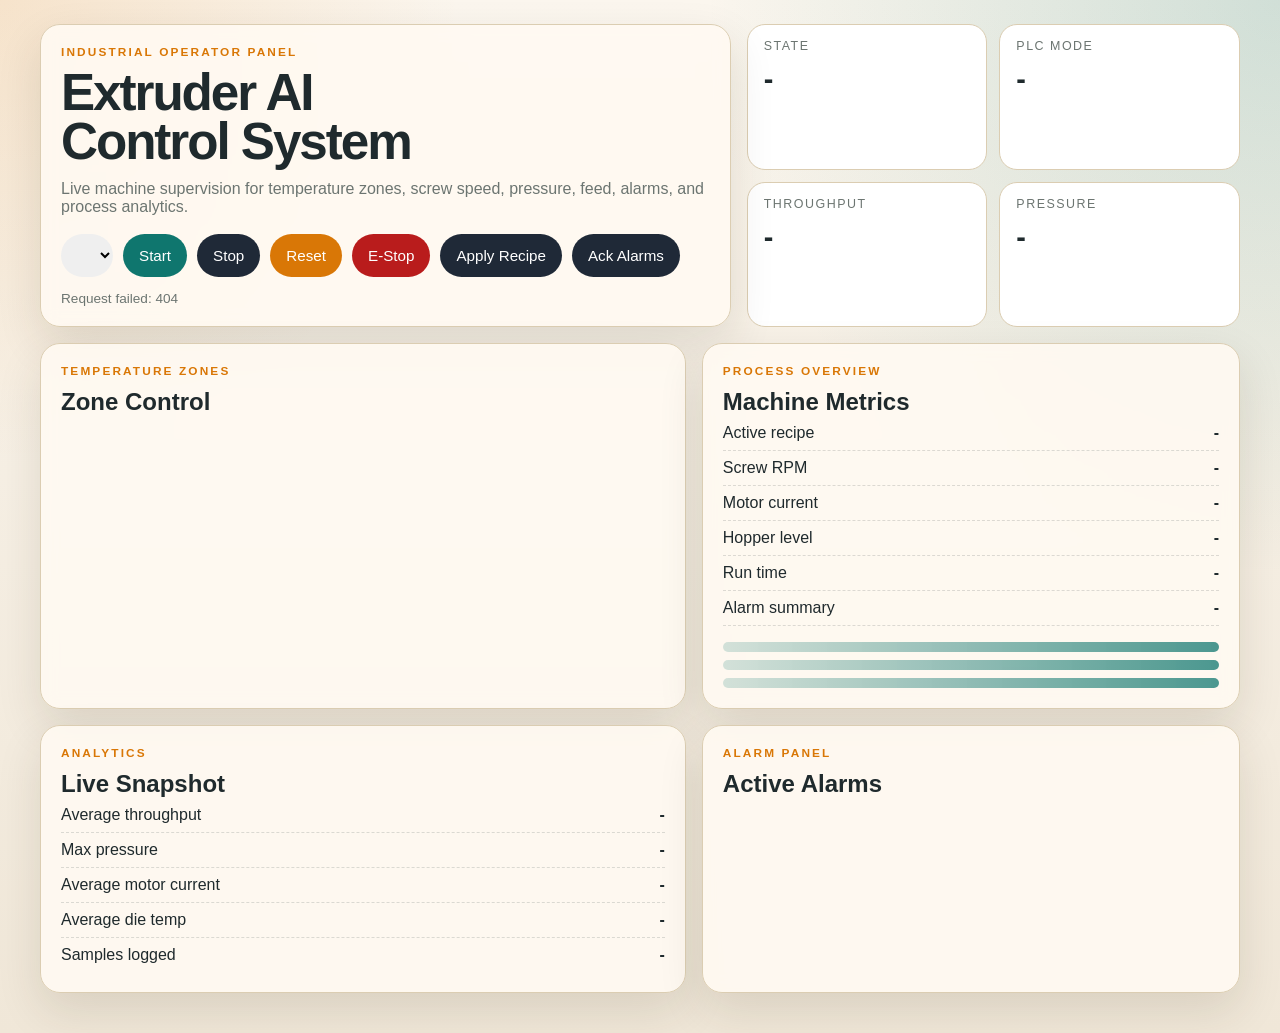
==== extruder_app/static/index.html @ d0498a0a "Add extruder control application MVP" ====
<!DOCTYPE html>
<html lang="en">
<head>
  <meta charset="UTF-8">
  <meta name="viewport" content="width=device-width, initial-scale=1.0">
  <title>Extruder AI Control System</title>
  <style>
    :root {
      --bg: #f4efe5;
      --panel: #fffaf2;
      --ink: #1f2a2d;
      --muted: #6c7571;
      --brand: #0f766e;
      --accent: #d97706;
      --danger: #b91c1c;
      --line: #dbcdb2;
      --shadow: 0 18px 45px rgba(53, 39, 20, 0.12);
    }
    * { box-sizing: border-box; }
    body {
      margin: 0;
      font-family: "Segoe UI", "Trebuchet MS", sans-serif;
      color: var(--ink);
      background:
        radial-gradient(circle at top left, rgba(217, 119, 6, 0.15), transparent 28%),
        radial-gradient(circle at top right, rgba(15, 118, 110, 0.18), transparent 35%),
        linear-gradient(180deg, #fbf6ee 0%, #f0e7d8 100%);
      min-height: 100vh;
    }
    .shell {
      width: min(1200px, calc(100vw - 32px));
      margin: 24px auto 40px;
    }
    .hero, .grid {
      display: grid;
      gap: 16px;
      margin-bottom: 16px;
    }
    .hero { grid-template-columns: 1.4fr 1fr; }
    .grid { grid-template-columns: 1.2fr 1fr; }
    .panel {
      background: rgba(255, 250, 242, 0.9);
      border: 1px solid var(--line);
      border-radius: 20px;
      padding: 20px;
      box-shadow: var(--shadow);
      backdrop-filter: blur(8px);
    }
    h1, h2, p { margin: 0; }
    h1 {
      font-size: clamp(2rem, 4vw, 3.4rem);
      line-height: 0.95;
      letter-spacing: -0.04em;
      margin-bottom: 14px;
    }
    .eyebrow {
      text-transform: uppercase;
      letter-spacing: 0.18em;
      font-size: 0.74rem;
      color: var(--accent);
      margin-bottom: 10px;
      font-weight: 700;
    }
    .muted { color: var(--muted); }
    .controls {
      display: flex;
      flex-wrap: wrap;
      gap: 10px;
      margin-top: 18px;
    }
    button, select {
      border: none;
      border-radius: 999px;
      padding: 12px 16px;
      font-size: 0.95rem;
    }
    button {
      cursor: pointer;
      color: white;
      background: var(--brand);
    }
    button.secondary { background: #1f2937; }
    button.warn { background: var(--accent); }
    button.danger { background: var(--danger); }
    .headline-metrics {
      display: grid;
      grid-template-columns: repeat(2, 1fr);
      gap: 12px;
    }
    .metric, .zone, .alarm {
      background: white;
      border: 1px solid var(--line);
      border-radius: 18px;
      padding: 14px 16px;
    }
    .metric .label {
      font-size: 0.78rem;
      text-transform: uppercase;
      letter-spacing: 0.12em;
      color: var(--muted);
      margin-bottom: 10px;
    }
    .metric .value {
      font-size: 1.8rem;
      font-weight: 700;
    }
    .zone-grid {
      display: grid;
      grid-template-columns: repeat(auto-fit, minmax(140px, 1fr));
      gap: 12px;
      margin-top: 14px;
    }
    .zone .temp {
      font-size: 1.6rem;
      font-weight: 700;
      margin: 8px 0;
    }
    .row {
      display: flex;
      justify-content: space-between;
      gap: 10px;
      padding: 8px 0;
      border-bottom: 1px dashed rgba(108, 117, 113, 0.24);
    }
    .row:last-child { border-bottom: none; }
    .alarm-list {
      display: grid;
      gap: 10px;
      margin-top: 14px;
      max-height: 340px;
      overflow: auto;
    }
    .alarm { border-left: 6px solid var(--accent); }
    .alarm.CRITICAL, .alarm.FAULT { border-left-color: var(--danger); }
    .trend {
      display: grid;
      gap: 8px;
      margin-top: 16px;
    }
    .spark {
      height: 10px;
      border-radius: 999px;
      background: linear-gradient(90deg, rgba(15,118,110,0.18), rgba(15,118,110,0.75));
    }
    .footer-note {
      font-size: 0.85rem;
      color: var(--muted);
      margin-top: 14px;
    }
    @media (max-width: 900px) {
      .hero, .grid { grid-template-columns: 1fr; }
    }
  </style>
</head>
<body>
  <div class="shell">
    <section class="hero">
      <div class="panel">
        <div class="eyebrow">Industrial Operator Panel</div>
        <h1>Extruder AI<br>Control System</h1>
        <p class="muted">Live machine supervision for temperature zones, screw speed, pressure, feed, alarms, and process analytics.</p>
        <div class="controls">
          <select id="recipeSelect"></select>
          <button onclick="sendCommand('/api/commands/start')">Start</button>
          <button class="secondary" onclick="sendCommand('/api/commands/stop')">Stop</button>
          <button class="warn" onclick="sendCommand('/api/commands/reset')">Reset</button>
          <button class="danger" onclick="sendCommand('/api/commands/emergency-stop')">E-Stop</button>
          <button class="secondary" onclick="applyRecipe()">Apply Recipe</button>
          <button class="secondary" onclick="sendCommand('/api/commands/acknowledge-alarms')">Ack Alarms</button>
        </div>
        <div class="footer-note" id="commandStatus">Waiting for machine data...</div>
      </div>
      <div class="headline-metrics">
        <div class="metric"><div class="label">State</div><div class="value" id="stateValue">-</div></div>
        <div class="metric"><div class="label">PLC Mode</div><div class="value" id="plcModeValue">-</div></div>
        <div class="metric"><div class="label">Throughput</div><div class="value" id="throughputValue">-</div></div>
        <div class="metric"><div class="label">Pressure</div><div class="value" id="pressureValue">-</div></div>
      </div>
    </section>

    <section class="grid">
      <div class="panel">
        <div class="eyebrow">Temperature Zones</div>
        <h2>Zone Control</h2>
        <div class="zone-grid" id="zoneGrid"></div>
      </div>
      <div class="panel">
        <div class="eyebrow">Process Overview</div>
        <h2>Machine Metrics</h2>
        <div class="row"><span>Active recipe</span><strong id="recipeName">-</strong></div>
        <div class="row"><span>Screw RPM</span><strong id="rpmValue">-</strong></div>
        <div class="row"><span>Motor current</span><strong id="motorCurrentValue">-</strong></div>
        <div class="row"><span>Hopper level</span><strong id="hopperValue">-</strong></div>
        <div class="row"><span>Run time</span><strong id="runtimeValue">-</strong></div>
        <div class="row"><span>Alarm summary</span><strong id="alarmSummaryValue">-</strong></div>
        <div class="trend">
          <div class="spark" id="throughputBar"></div>
          <div class="spark" id="pressureBar"></div>
          <div class="spark" id="hopperBar"></div>
        </div>
      </div>
    </section>

    <section class="grid">
      <div class="panel">
        <div class="eyebrow">Analytics</div>
        <h2>Live Snapshot</h2>
        <div class="row"><span>Average throughput</span><strong id="avgThroughput">-</strong></div>
        <div class="row"><span>Max pressure</span><strong id="maxPressure">-</strong></div>
        <div class="row"><span>Average motor current</span><strong id="avgCurrent">-</strong></div>
        <div class="row"><span>Average die temp</span><strong id="avgDieTemp">-</strong></div>
        <div class="row"><span>Samples logged</span><strong id="sampleCount">-</strong></div>
      </div>
      <div class="panel">
        <div class="eyebrow">Alarm Panel</div>
        <h2>Active Alarms</h2>
        <div class="alarm-list" id="alarmList"></div>
      </div>
    </section>
  </div>

  <script>
    let recipes = [];

    async function fetchJson(url, options) {
      const response = await fetch(url, options);
      if (!response.ok) throw new Error(`Request failed: ${response.status}`);
      return response.json();
    }

    async function loadRecipes() {
      recipes = await fetchJson('/api/recipes');
      const select = document.getElementById('recipeSelect');
      select.innerHTML = recipes.map(recipe =>
        `<option value="${recipe.recipe_id}">${recipe.name}</option>`
      ).join('');
    }

    async function applyRecipe() {
      const recipeId = document.getElementById('recipeSelect').value;
      const recipe = recipes.find(item => item.recipe_id === recipeId);
      if (!recipe) return;
      await fetchJson('/api/recipes/active', {
        method: 'PUT',
        headers: {'Content-Type': 'application/json'},
        body: JSON.stringify({recipe_id: recipe.recipe_id})
      });
      setStatus(`Applied recipe: ${recipe.name}`);
      await refresh();
    }

    async function sendCommand(url) {
      const result = await fetchJson(url, {method: 'POST'});
      setStatus(result.message);
      await refresh();
    }

    function setStatus(message) {
      document.getElementById('commandStatus').textContent = message;
    }

    function updateBar(id, value, max) {
      const pct = Math.max(6, Math.min(100, (value / max) * 100));
      document.getElementById(id).style.width = `${pct}%`;
    }

    function renderZones(status) {
      const zones = status.heater.zones || [];
      const zoneHtml = zones.map(zone => `
        <div class="zone">
          <div class="muted">Zone ${zone.zone}</div>
          <div class="temp">${zone.temperature_c.toFixed(1)}°C</div>
          <div class="row"><span>SP</span><strong>${zone.setpoint_c.toFixed(0)}°C</strong></div>
          <div class="row"><span>Heater</span><strong>${zone.heater_output_pct.toFixed(1)}%</strong></div>
        </div>
      `).join('') + `
        <div class="zone">
          <div class="muted">Die</div>
          <div class="temp">${status.die.temperature_c.toFixed(1)}°C</div>
          <div class="row"><span>SP</span><strong>${status.die.setpoint_c.toFixed(0)}°C</strong></div>
          <div class="row"><span>Pressure</span><strong>${status.die.melt_pressure_bar.toFixed(1)} bar</strong></div>
        </div>
      `;
      document.getElementById('zoneGrid').innerHTML = zoneHtml;
    }

    function renderAlarms(alarms) {
      const container = document.getElementById('alarmList');
      if (!alarms.length) {
        container.innerHTML = '<div class="alarm"><strong>No active alarms</strong><div class="muted">System is currently clear.</div></div>';
        return;
      }
      container.innerHTML = alarms.map(alarm => `
        <div class="alarm ${alarm.severity}">
          <strong>${alarm.code}</strong>
          <div>${alarm.message}</div>
          <div class="muted">${alarm.severity} • ${alarm.acknowledged ? 'ACK' : 'NEW'}</div>
        </div>
      `).join('');
    }

    async function refresh() {
      const [status, alarms, analytics] = await Promise.all([
        fetchJson('/api/status'),
        fetchJson('/api/alarms'),
        fetchJson('/api/analytics/summary')
      ]);

      document.getElementById('stateValue').textContent = status.state;
      document.getElementById('plcModeValue').textContent = status.plc_mode;
      document.getElementById('throughputValue').textContent = `${status.die.throughput_kg_h.toFixed(1)} kg/h`;
      document.getElementById('pressureValue').textContent = `${status.die.melt_pressure_bar.toFixed(1)} bar`;
      document.getElementById('recipeName').textContent = status.active_recipe.name;
      document.getElementById('rpmValue').textContent = `${status.motor.actual_rpm.toFixed(1)} rpm`;
      document.getElementById('motorCurrentValue').textContent = `${status.motor.current_a.toFixed(1)} A`;
      document.getElementById('hopperValue').textContent = `${status.feeder.hopper_level_pct.toFixed(1)} %`;
      document.getElementById('runtimeValue').textContent = `${status.run_time_s.toFixed(1)} s`;
      document.getElementById('alarmSummaryValue').textContent = status.alarms;
      document.getElementById('avgThroughput').textContent = `${analytics.avg_throughput_kg_h.toFixed(1)} kg/h`;
      document.getElementById('maxPressure').textContent = `${analytics.max_pressure_bar.toFixed(1)} bar`;
      document.getElementById('avgCurrent').textContent = `${analytics.avg_motor_current_a.toFixed(1)} A`;
      document.getElementById('avgDieTemp').textContent = `${analytics.avg_die_temp_c.toFixed(1)} °C`;
      document.getElementById('sampleCount').textContent = analytics.total_samples;

      updateBar('throughputBar', status.die.throughput_kg_h, 100);
      updateBar('pressureBar', status.die.melt_pressure_bar, 350);
      updateBar('hopperBar', status.feeder.hopper_level_pct, 100);
      renderZones(status);
      renderAlarms(alarms);
    }

    async function boot() {
      await loadRecipes();
      await refresh();
      setInterval(refresh, 1000);
    }

    boot().catch(error => setStatus(error.message));
  </script>
</body>
</html>
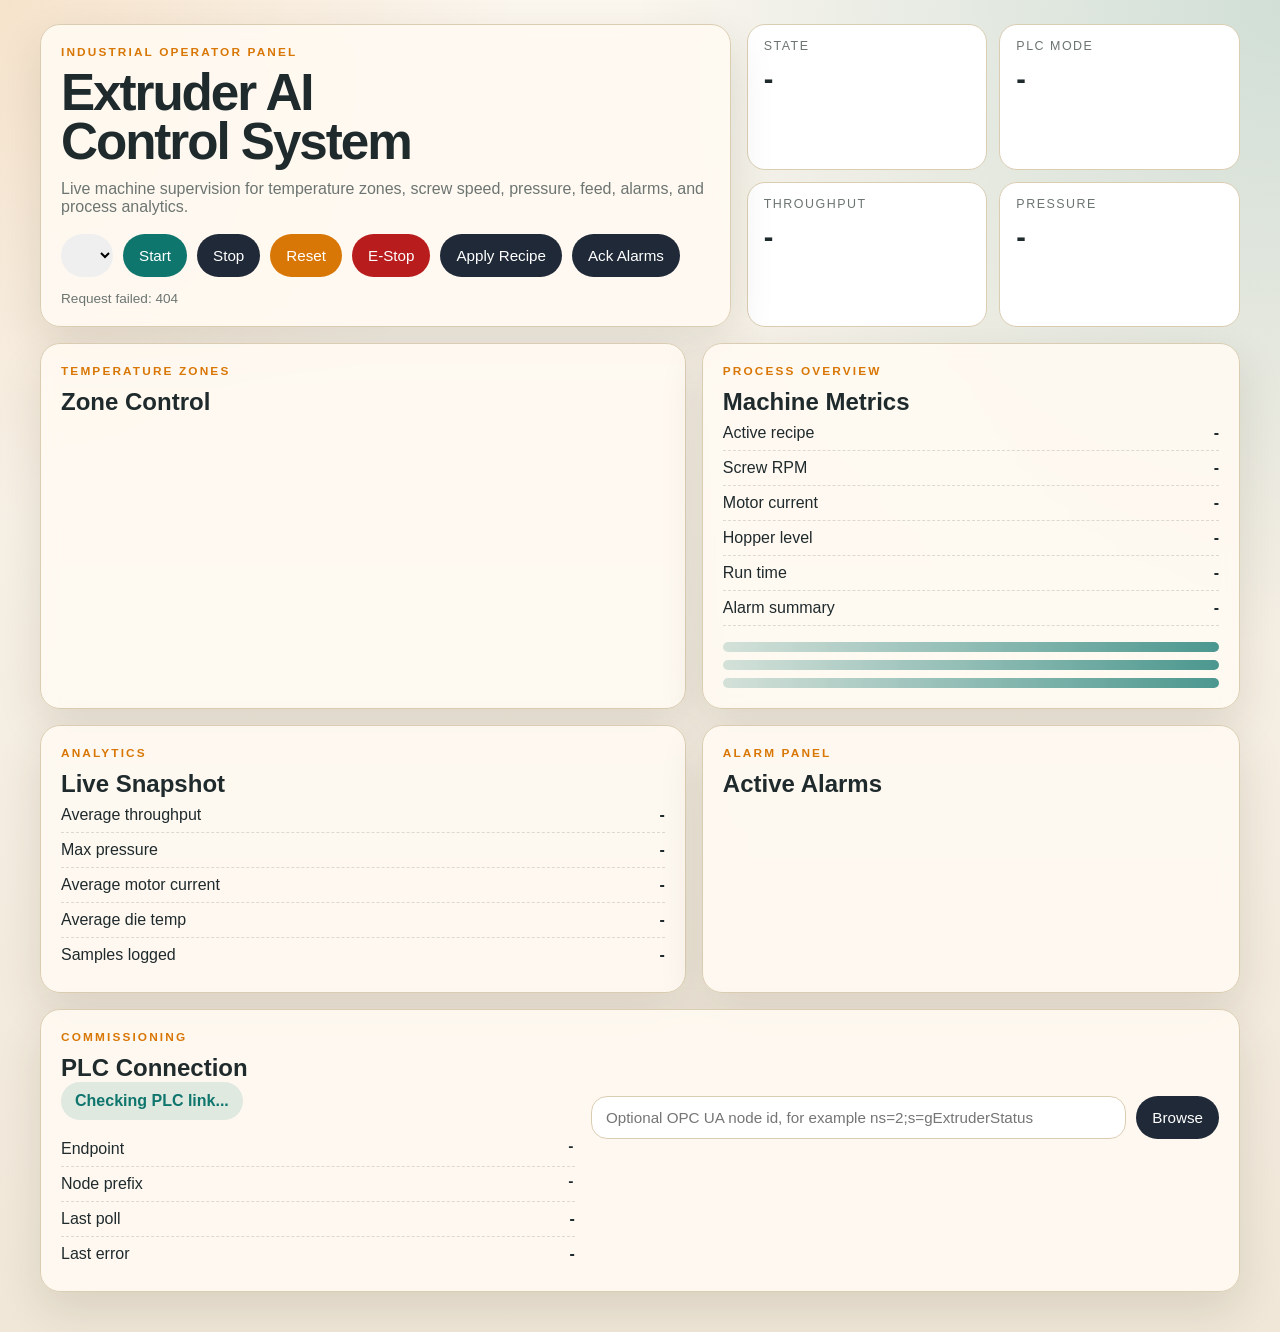
==== commit a611e45f: "Add OPC UA commissioning diagnostics" ====
--- a/extruder_app/static/index.html
+++ b/extruder_app/static/index.html
@@ -38,6 +38,7 @@
     }
     .hero { grid-template-columns: 1.4fr 1fr; }
     .grid { grid-template-columns: 1.2fr 1fr; }
+    .full { display: grid; gap: 16px; margin-bottom: 16px; }
     .panel {
       background: rgba(255, 250, 242, 0.9);
       border: 1px solid var(--line);
@@ -74,6 +75,15 @@
       padding: 12px 16px;
       font-size: 0.95rem;
     }
+    input {
+      width: 100%;
+      border: 1px solid var(--line);
+      border-radius: 16px;
+      padding: 12px 14px;
+      font-size: 0.95rem;
+      background: white;
+      color: var(--ink);
+    }
     button {
       cursor: pointer;
       color: white;
@@ -147,8 +157,54 @@
       color: var(--muted);
       margin-top: 14px;
     }
+    .commission-grid {
+      display: grid;
+      grid-template-columns: 0.9fr 1.1fr;
+      gap: 16px;
+      align-items: start;
+    }
+    .status-chip {
+      display: inline-flex;
+      align-items: center;
+      gap: 8px;
+      border-radius: 999px;
+      padding: 10px 14px;
+      background: rgba(15, 118, 110, 0.12);
+      color: var(--brand);
+      font-weight: 700;
+      margin-bottom: 12px;
+    }
+    .status-chip.offline {
+      background: rgba(185, 28, 28, 0.12);
+      color: var(--danger);
+    }
+    .browse-controls {
+      display: grid;
+      grid-template-columns: 1fr auto;
+      gap: 10px;
+      margin-top: 14px;
+      margin-bottom: 14px;
+    }
+    .browse-list {
+      display: grid;
+      gap: 10px;
+      max-height: 280px;
+      overflow: auto;
+    }
+    .browse-item {
+      background: white;
+      border: 1px solid var(--line);
+      border-radius: 18px;
+      padding: 14px 16px;
+    }
+    .mono {
+      font-family: "Consolas", "SFMono-Regular", monospace;
+      font-size: 0.86rem;
+      overflow-wrap: anywhere;
+    }
     @media (max-width: 900px) {
       .hero, .grid { grid-template-columns: 1fr; }
+      .commission-grid { grid-template-columns: 1fr; }
     }
   </style>
 </head>
@@ -217,6 +273,29 @@
         <div class="alarm-list" id="alarmList"></div>
       </div>
     </section>
+
+    <section class="full">
+      <div class="panel">
+        <div class="eyebrow">Commissioning</div>
+        <h2>PLC Connection</h2>
+        <div class="commission-grid">
+          <div>
+            <div class="status-chip" id="connectionChip">Checking PLC link...</div>
+            <div class="row"><span>Endpoint</span><strong class="mono" id="connectionEndpoint">-</strong></div>
+            <div class="row"><span>Node prefix</span><strong class="mono" id="connectionPrefix">-</strong></div>
+            <div class="row"><span>Last poll</span><strong id="connectionPoll">-</strong></div>
+            <div class="row"><span>Last error</span><strong id="connectionError">-</strong></div>
+          </div>
+          <div>
+            <div class="browse-controls">
+              <input id="browseNodeId" placeholder="Optional OPC UA node id, for example ns=2;s=gExtruderStatus">
+              <button class="secondary" onclick="refreshBrowse()">Browse</button>
+            </div>
+            <div class="browse-list" id="browseList"></div>
+          </div>
+        </div>
+      </div>
+    </section>
   </div>
 
   <script>
@@ -299,11 +378,46 @@
       `).join('');
     }
 
+    function renderConnection(connection) {
+      const chip = document.getElementById('connectionChip');
+      const isOnline = Boolean(connection.connected);
+      chip.textContent = isOnline ? 'PLC reachable' : 'PLC disconnected';
+      chip.className = isOnline ? 'status-chip' : 'status-chip offline';
+      document.getElementById('connectionEndpoint').textContent = connection.endpoint || 'Not configured';
+      document.getElementById('connectionPrefix').textContent = connection.node_prefix || 'n/a';
+      document.getElementById('connectionPoll').textContent = connection.last_poll_succeeded ? 'Successful' : 'No successful poll yet';
+      document.getElementById('connectionError').textContent = connection.last_error || 'No adapter error';
+    }
+
+    function renderBrowse(items) {
+      const container = document.getElementById('browseList');
+      if (!items.length) {
+        container.innerHTML = '<div class="browse-item"><strong>No child nodes returned</strong><div class="muted">Check the node id or verify the PLC symbol is exposed through OPC UA.</div></div>';
+        return;
+      }
+      container.innerHTML = items.map(item => `
+        <div class="browse-item">
+          <strong>${item.display_name || item.browse_name}</strong>
+          <div class="muted">${item.node_class}</div>
+          <div class="mono">${item.node_id}</div>
+        </div>
+      `).join('');
+    }
+
+    async function refreshBrowse() {
+      const nodeId = document.getElementById('browseNodeId').value.trim();
+      const url = nodeId ? `/api/connection/browse?node_id=${encodeURIComponent(nodeId)}` : '/api/connection/browse';
+      const items = await fetchJson(url);
+      renderBrowse(items);
+      setStatus(nodeId ? `Browsed node: ${nodeId}` : 'Browsed default PLC node');
+    }
+
     async function refresh() {
-      const [status, alarms, analytics] = await Promise.all([
+      const [status, alarms, analytics, connection] = await Promise.all([
         fetchJson('/api/status'),
         fetchJson('/api/alarms'),
-        fetchJson('/api/analytics/summary')
+        fetchJson('/api/analytics/summary'),
+        fetchJson('/api/connection')
       ]);
 
       document.getElementById('stateValue').textContent = status.state;
@@ -327,11 +441,13 @@
       updateBar('hopperBar', status.feeder.hopper_level_pct, 100);
       renderZones(status);
       renderAlarms(alarms);
+      renderConnection(connection);
     }
 
     async function boot() {
       await loadRecipes();
       await refresh();
+      await refreshBrowse();
       setInterval(refresh, 1000);
     }
 
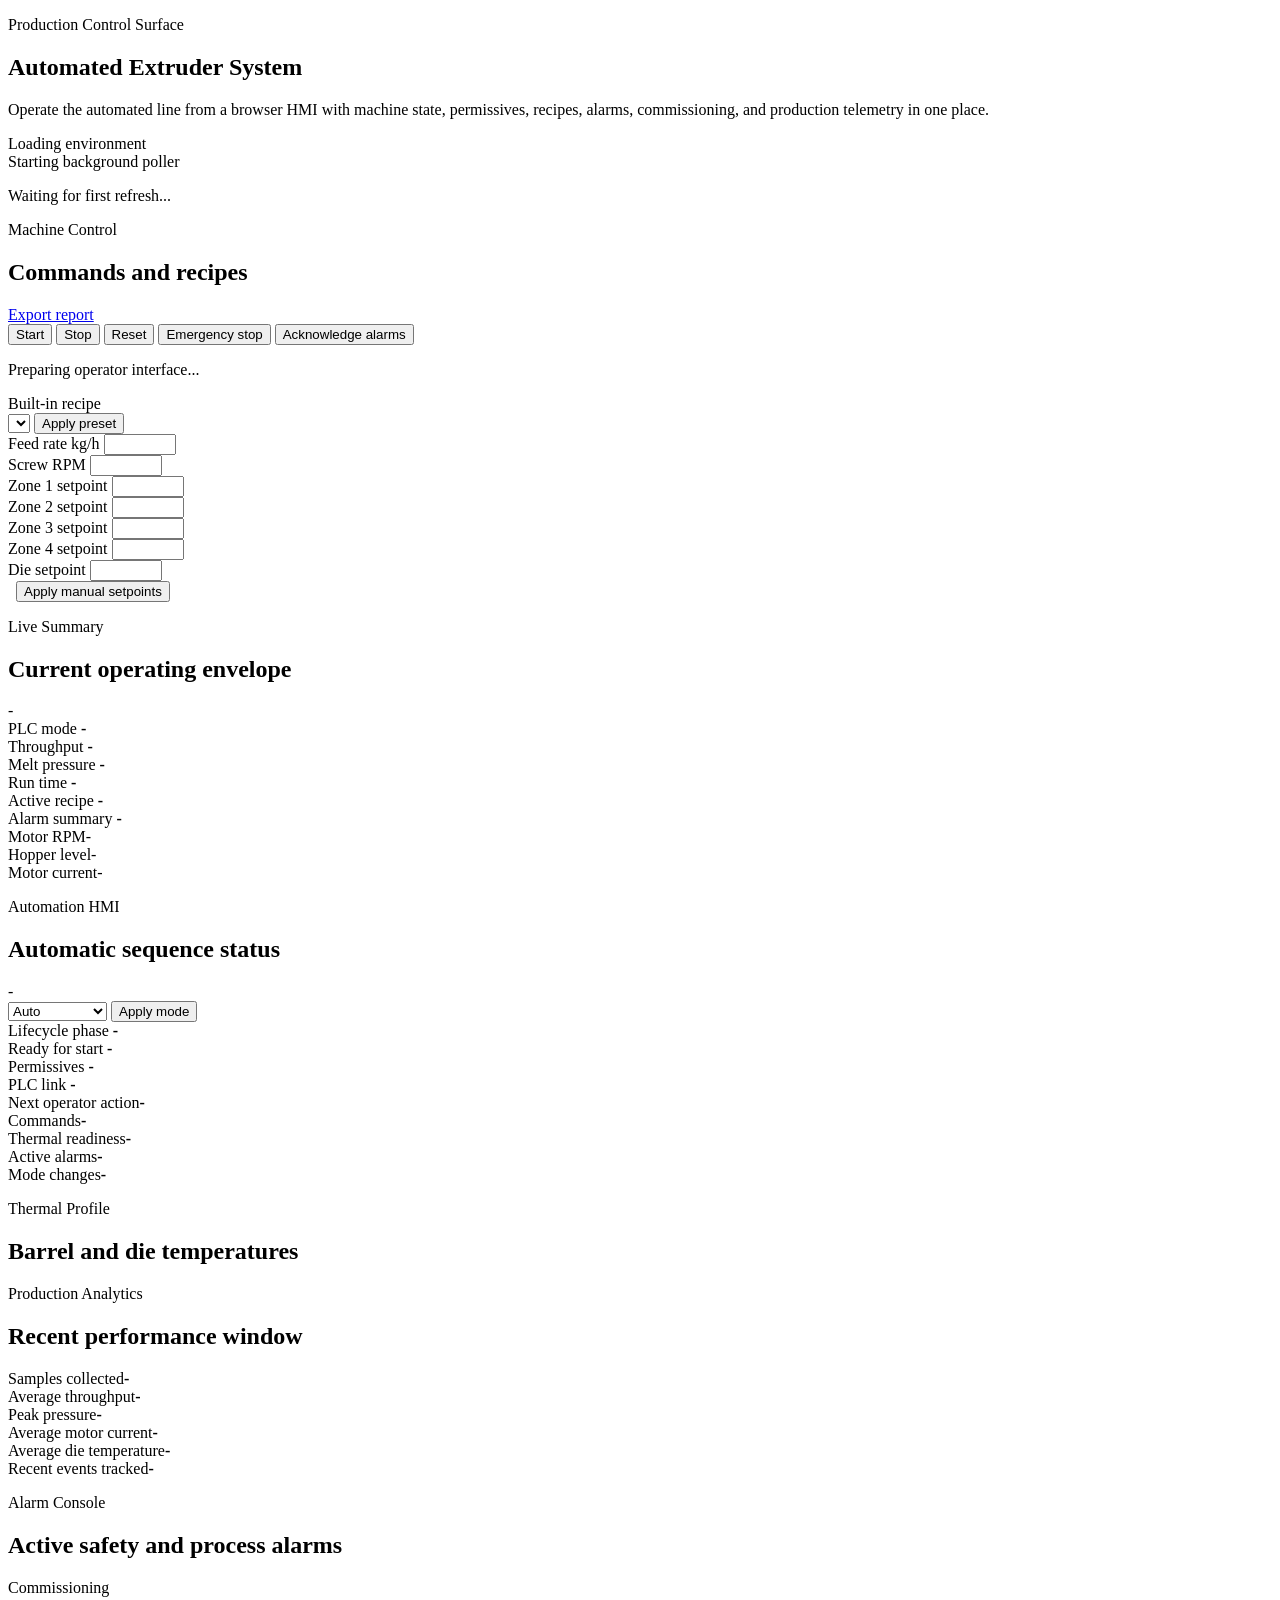
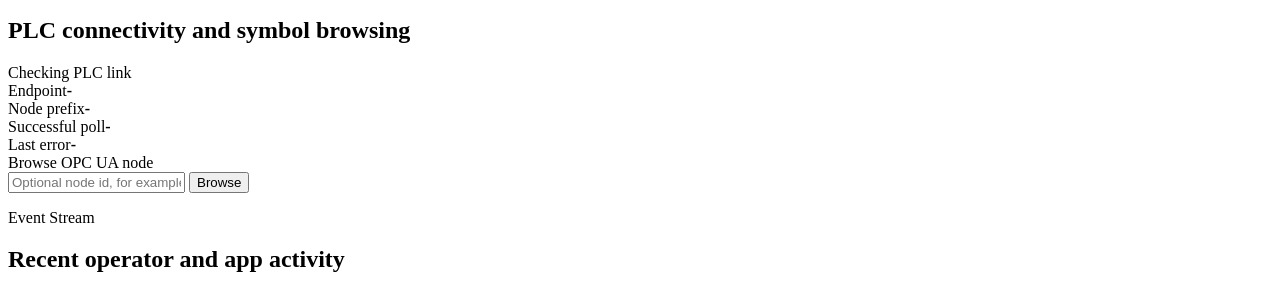
==== commit 4272f12b: "Add automation workflow and production config updates" ====
--- a/extruder_app/static/index.html
+++ b/extruder_app/static/index.html
@@ -3,455 +3,260 @@
 <head>
   <meta charset="UTF-8">
   <meta name="viewport" content="width=device-width, initial-scale=1.0">
-  <title>Extruder AI Control System</title>
-  <style>
-    :root {
-      --bg: #f4efe5;
-      --panel: #fffaf2;
-      --ink: #1f2a2d;
-      --muted: #6c7571;
-      --brand: #0f766e;
-      --accent: #d97706;
-      --danger: #b91c1c;
-      --line: #dbcdb2;
-      --shadow: 0 18px 45px rgba(53, 39, 20, 0.12);
-    }
-    * { box-sizing: border-box; }
-    body {
-      margin: 0;
-      font-family: "Segoe UI", "Trebuchet MS", sans-serif;
-      color: var(--ink);
-      background:
-        radial-gradient(circle at top left, rgba(217, 119, 6, 0.15), transparent 28%),
-        radial-gradient(circle at top right, rgba(15, 118, 110, 0.18), transparent 35%),
-        linear-gradient(180deg, #fbf6ee 0%, #f0e7d8 100%);
-      min-height: 100vh;
-    }
-    .shell {
-      width: min(1200px, calc(100vw - 32px));
-      margin: 24px auto 40px;
-    }
-    .hero, .grid {
-      display: grid;
-      gap: 16px;
-      margin-bottom: 16px;
-    }
-    .hero { grid-template-columns: 1.4fr 1fr; }
-    .grid { grid-template-columns: 1.2fr 1fr; }
-    .full { display: grid; gap: 16px; margin-bottom: 16px; }
-    .panel {
-      background: rgba(255, 250, 242, 0.9);
-      border: 1px solid var(--line);
-      border-radius: 20px;
-      padding: 20px;
-      box-shadow: var(--shadow);
-      backdrop-filter: blur(8px);
-    }
-    h1, h2, p { margin: 0; }
-    h1 {
-      font-size: clamp(2rem, 4vw, 3.4rem);
-      line-height: 0.95;
-      letter-spacing: -0.04em;
-      margin-bottom: 14px;
-    }
-    .eyebrow {
-      text-transform: uppercase;
-      letter-spacing: 0.18em;
-      font-size: 0.74rem;
-      color: var(--accent);
-      margin-bottom: 10px;
-      font-weight: 700;
-    }
-    .muted { color: var(--muted); }
-    .controls {
-      display: flex;
-      flex-wrap: wrap;
-      gap: 10px;
-      margin-top: 18px;
-    }
-    button, select {
-      border: none;
-      border-radius: 999px;
-      padding: 12px 16px;
-      font-size: 0.95rem;
-    }
-    input {
-      width: 100%;
-      border: 1px solid var(--line);
-      border-radius: 16px;
-      padding: 12px 14px;
-      font-size: 0.95rem;
-      background: white;
-      color: var(--ink);
-    }
-    button {
-      cursor: pointer;
-      color: white;
-      background: var(--brand);
-    }
-    button.secondary { background: #1f2937; }
-    button.warn { background: var(--accent); }
-    button.danger { background: var(--danger); }
-    .headline-metrics {
-      display: grid;
-      grid-template-columns: repeat(2, 1fr);
-      gap: 12px;
-    }
-    .metric, .zone, .alarm {
-      background: white;
-      border: 1px solid var(--line);
-      border-radius: 18px;
-      padding: 14px 16px;
-    }
-    .metric .label {
-      font-size: 0.78rem;
-      text-transform: uppercase;
-      letter-spacing: 0.12em;
-      color: var(--muted);
-      margin-bottom: 10px;
-    }
-    .metric .value {
-      font-size: 1.8rem;
-      font-weight: 700;
-    }
-    .zone-grid {
-      display: grid;
-      grid-template-columns: repeat(auto-fit, minmax(140px, 1fr));
-      gap: 12px;
-      margin-top: 14px;
-    }
-    .zone .temp {
-      font-size: 1.6rem;
-      font-weight: 700;
-      margin: 8px 0;
-    }
-    .row {
-      display: flex;
-      justify-content: space-between;
-      gap: 10px;
-      padding: 8px 0;
-      border-bottom: 1px dashed rgba(108, 117, 113, 0.24);
-    }
-    .row:last-child { border-bottom: none; }
-    .alarm-list {
-      display: grid;
-      gap: 10px;
-      margin-top: 14px;
-      max-height: 340px;
-      overflow: auto;
-    }
-    .alarm { border-left: 6px solid var(--accent); }
-    .alarm.CRITICAL, .alarm.FAULT { border-left-color: var(--danger); }
-    .trend {
-      display: grid;
-      gap: 8px;
-      margin-top: 16px;
-    }
-    .spark {
-      height: 10px;
-      border-radius: 999px;
-      background: linear-gradient(90deg, rgba(15,118,110,0.18), rgba(15,118,110,0.75));
-    }
-    .footer-note {
-      font-size: 0.85rem;
-      color: var(--muted);
-      margin-top: 14px;
-    }
-    .commission-grid {
-      display: grid;
-      grid-template-columns: 0.9fr 1.1fr;
-      gap: 16px;
-      align-items: start;
-    }
-    .status-chip {
-      display: inline-flex;
-      align-items: center;
-      gap: 8px;
-      border-radius: 999px;
-      padding: 10px 14px;
-      background: rgba(15, 118, 110, 0.12);
-      color: var(--brand);
-      font-weight: 700;
-      margin-bottom: 12px;
-    }
-    .status-chip.offline {
-      background: rgba(185, 28, 28, 0.12);
-      color: var(--danger);
-    }
-    .browse-controls {
-      display: grid;
-      grid-template-columns: 1fr auto;
-      gap: 10px;
-      margin-top: 14px;
-      margin-bottom: 14px;
-    }
-    .browse-list {
-      display: grid;
-      gap: 10px;
-      max-height: 280px;
-      overflow: auto;
-    }
-    .browse-item {
-      background: white;
-      border: 1px solid var(--line);
-      border-radius: 18px;
-      padding: 14px 16px;
-    }
-    .mono {
-      font-family: "Consolas", "SFMono-Regular", monospace;
-      font-size: 0.86rem;
-      overflow-wrap: anywhere;
-    }
-    @media (max-width: 900px) {
-      .hero, .grid { grid-template-columns: 1fr; }
-      .commission-grid { grid-template-columns: 1fr; }
-    }
-  </style>
+  <title>Automated Extruder System</title>
+  <meta name="description" content="Web HMI for an automated industrial extruder system.">
+  <link rel="stylesheet" href="/static/styles.css">
+  <script src="/static/app.js" defer></script>
 </head>
 <body>
-  <div class="shell">
-    <section class="hero">
-      <div class="panel">
-        <div class="eyebrow">Industrial Operator Panel</div>
-        <h1>Extruder AI<br>Control System</h1>
-        <p class="muted">Live machine supervision for temperature zones, screw speed, pressure, feed, alarms, and process analytics.</p>
-        <div class="controls">
-          <select id="recipeSelect"></select>
-          <button onclick="sendCommand('/api/commands/start')">Start</button>
-          <button class="secondary" onclick="sendCommand('/api/commands/stop')">Stop</button>
-          <button class="warn" onclick="sendCommand('/api/commands/reset')">Reset</button>
-          <button class="danger" onclick="sendCommand('/api/commands/emergency-stop')">E-Stop</button>
-          <button class="secondary" onclick="applyRecipe()">Apply Recipe</button>
-          <button class="secondary" onclick="sendCommand('/api/commands/acknowledge-alarms')">Ack Alarms</button>
-        </div>
-        <div class="footer-note" id="commandStatus">Waiting for machine data...</div>
+  <div class="backdrop"></div>
+  <main class="shell">
+    <section class="masthead card">
+      <div>
+        <p class="eyebrow">Production Control Surface</p>
+        <h1 id="appTitle">Automated Extruder System</h1>
+        <p class="lede">Operate the automated line from a browser HMI with machine state, permissives, recipes, alarms, commissioning, and production telemetry in one place.</p>
       </div>
-      <div class="headline-metrics">
-        <div class="metric"><div class="label">State</div><div class="value" id="stateValue">-</div></div>
-        <div class="metric"><div class="label">PLC Mode</div><div class="value" id="plcModeValue">-</div></div>
-        <div class="metric"><div class="label">Throughput</div><div class="value" id="throughputValue">-</div></div>
-        <div class="metric"><div class="label">Pressure</div><div class="value" id="pressureValue">-</div></div>
+      <div class="masthead-status">
+        <div class="status-pill" id="appEnvironment">Loading environment</div>
+        <div class="status-pill neutral" id="runtimeState">Starting background poller</div>
+        <p class="status-note" id="lastRefresh">Waiting for first refresh...</p>
       </div>
     </section>
 
-    <section class="grid">
-      <div class="panel">
-        <div class="eyebrow">Temperature Zones</div>
-        <h2>Zone Control</h2>
+    <section class="top-grid">
+      <article class="card command-card">
+        <div class="section-head">
+          <div>
+            <p class="eyebrow">Machine Control</p>
+            <h2>Commands and recipes</h2>
+          </div>
+          <a class="button ghost" id="reportDownload" href="/api/reports/production.csv" download>Export report</a>
+        </div>
+        <div class="command-row">
+          <button class="button" data-command="/api/commands/start">Start</button>
+          <button class="button dark" data-command="/api/commands/stop">Stop</button>
+          <button class="button amber" data-command="/api/commands/reset">Reset</button>
+          <button class="button red" data-command="/api/commands/emergency-stop">Emergency stop</button>
+          <button class="button dark" data-command="/api/commands/acknowledge-alarms">Acknowledge alarms</button>
+        </div>
+        <p class="status-banner" id="commandStatus">Preparing operator interface...</p>
+
+        <div class="recipe-grid">
+          <div class="field-stack">
+            <label for="recipeSelect">Built-in recipe</label>
+            <div class="inline-field">
+              <select id="recipeSelect"></select>
+              <button class="button dark" id="applyRecipeButton">Apply preset</button>
+            </div>
+          </div>
+
+          <form id="manualRecipeForm" class="manual-form">
+            <div class="field-stack">
+              <label for="feedRateInput">Feed rate kg/h</label>
+              <input id="feedRateInput" name="feed_rate_kg_h" type="number" min="0" max="500" step="0.1" required>
+            </div>
+            <div class="field-stack">
+              <label for="screwRpmInput">Screw RPM</label>
+              <input id="screwRpmInput" name="screw_rpm" type="number" min="0" max="250" step="0.1" required>
+            </div>
+            <div class="field-stack">
+              <label for="zone1Input">Zone 1 setpoint</label>
+              <input id="zone1Input" name="zone1" type="number" min="0" max="450" step="0.1" required>
+            </div>
+            <div class="field-stack">
+              <label for="zone2Input">Zone 2 setpoint</label>
+              <input id="zone2Input" name="zone2" type="number" min="0" max="450" step="0.1" required>
+            </div>
+            <div class="field-stack">
+              <label for="zone3Input">Zone 3 setpoint</label>
+              <input id="zone3Input" name="zone3" type="number" min="0" max="450" step="0.1" required>
+            </div>
+            <div class="field-stack">
+              <label for="zone4Input">Zone 4 setpoint</label>
+              <input id="zone4Input" name="zone4" type="number" min="0" max="450" step="0.1" required>
+            </div>
+            <div class="field-stack">
+              <label for="dieInput">Die setpoint</label>
+              <input id="dieInput" name="die" type="number" min="0" max="450" step="0.1" required>
+            </div>
+            <div class="field-stack action-field">
+              <label>&nbsp;</label>
+              <button class="button" type="submit">Apply manual setpoints</button>
+            </div>
+          </form>
+        </div>
+      </article>
+
+      <article class="card summary-card">
+        <div class="section-head">
+          <div>
+            <p class="eyebrow">Live Summary</p>
+            <h2>Current operating envelope</h2>
+          </div>
+          <div class="state-chip" id="machineState">-</div>
+        </div>
+        <div class="metric-grid">
+          <div class="metric">
+            <span>PLC mode</span>
+            <strong id="plcMode">-</strong>
+          </div>
+          <div class="metric">
+            <span>Throughput</span>
+            <strong id="throughputValue">-</strong>
+          </div>
+          <div class="metric">
+            <span>Melt pressure</span>
+            <strong id="pressureValue">-</strong>
+          </div>
+          <div class="metric">
+            <span>Run time</span>
+            <strong id="runtimeValue">-</strong>
+          </div>
+          <div class="metric">
+            <span>Active recipe</span>
+            <strong id="activeRecipeName">-</strong>
+          </div>
+          <div class="metric">
+            <span>Alarm summary</span>
+            <strong id="alarmSummary">-</strong>
+          </div>
+        </div>
+        <div class="bars">
+          <div>
+            <div class="bar-label"><span>Motor RPM</span><span id="rpmValue">-</span></div>
+            <div class="bar-track"><div class="bar-fill teal" id="rpmBar"></div></div>
+          </div>
+          <div>
+            <div class="bar-label"><span>Hopper level</span><span id="hopperValue">-</span></div>
+            <div class="bar-track"><div class="bar-fill sand" id="hopperBar"></div></div>
+          </div>
+          <div>
+            <div class="bar-label"><span>Motor current</span><span id="motorCurrentValue">-</span></div>
+            <div class="bar-track"><div class="bar-fill rust" id="currentBar"></div></div>
+          </div>
+        </div>
+        <div class="automation-panel">
+          <div class="section-head compact">
+            <div>
+              <p class="eyebrow">Automation HMI</p>
+              <h2>Automatic sequence status</h2>
+            </div>
+            <div class="status-pill neutral" id="automationMode">-</div>
+          </div>
+          <div class="inline-field">
+            <select id="operationModeSelect">
+              <option value="auto">Auto</option>
+              <option value="manual">Manual</option>
+              <option value="maintenance">Maintenance</option>
+            </select>
+            <button class="button dark" id="applyModeButton" type="button">Apply mode</button>
+          </div>
+          <div class="metric-grid compact-grid">
+            <div class="metric">
+              <span>Lifecycle phase</span>
+              <strong id="automationPhase">-</strong>
+            </div>
+            <div class="metric">
+              <span>Ready for start</span>
+              <strong id="automationReady">-</strong>
+            </div>
+            <div class="metric">
+              <span>Permissives</span>
+              <strong id="automationPermissives">-</strong>
+            </div>
+            <div class="metric">
+              <span>PLC link</span>
+              <strong id="automationLink">-</strong>
+            </div>
+          </div>
+          <div class="analytics-list">
+            <div class="data-row"><span>Next operator action</span><strong id="automationNextAction">-</strong></div>
+            <div class="data-row"><span>Commands</span><strong id="automationCommands">-</strong></div>
+            <div class="data-row"><span>Thermal readiness</span><strong id="automationThermal">-</strong></div>
+            <div class="data-row"><span>Active alarms</span><strong id="automationAlarmCount">-</strong></div>
+            <div class="data-row"><span>Mode changes</span><strong id="operationModeChangeState">-</strong></div>
+          </div>
+          <div class="stack-list compact-stack" id="operationModeNotes"></div>
+          <div class="stack-list compact-stack" id="automationNotes"></div>
+        </div>
+      </article>
+    </section>
+
+    <section class="middle-grid">
+      <article class="card">
+        <div class="section-head">
+          <div>
+            <p class="eyebrow">Thermal Profile</p>
+            <h2>Barrel and die temperatures</h2>
+          </div>
+        </div>
         <div class="zone-grid" id="zoneGrid"></div>
-      </div>
-      <div class="panel">
-        <div class="eyebrow">Process Overview</div>
-        <h2>Machine Metrics</h2>
-        <div class="row"><span>Active recipe</span><strong id="recipeName">-</strong></div>
-        <div class="row"><span>Screw RPM</span><strong id="rpmValue">-</strong></div>
-        <div class="row"><span>Motor current</span><strong id="motorCurrentValue">-</strong></div>
-        <div class="row"><span>Hopper level</span><strong id="hopperValue">-</strong></div>
-        <div class="row"><span>Run time</span><strong id="runtimeValue">-</strong></div>
-        <div class="row"><span>Alarm summary</span><strong id="alarmSummaryValue">-</strong></div>
-        <div class="trend">
-          <div class="spark" id="throughputBar"></div>
-          <div class="spark" id="pressureBar"></div>
-          <div class="spark" id="hopperBar"></div>
-        </div>
-      </div>
-    </section>
-
-    <section class="grid">
-      <div class="panel">
-        <div class="eyebrow">Analytics</div>
-        <h2>Live Snapshot</h2>
-        <div class="row"><span>Average throughput</span><strong id="avgThroughput">-</strong></div>
-        <div class="row"><span>Max pressure</span><strong id="maxPressure">-</strong></div>
-        <div class="row"><span>Average motor current</span><strong id="avgCurrent">-</strong></div>
-        <div class="row"><span>Average die temp</span><strong id="avgDieTemp">-</strong></div>
-        <div class="row"><span>Samples logged</span><strong id="sampleCount">-</strong></div>
-      </div>
-      <div class="panel">
-        <div class="eyebrow">Alarm Panel</div>
-        <h2>Active Alarms</h2>
-        <div class="alarm-list" id="alarmList"></div>
-      </div>
-    </section>
-
-    <section class="full">
-      <div class="panel">
-        <div class="eyebrow">Commissioning</div>
-        <h2>PLC Connection</h2>
-        <div class="commission-grid">
-          <div>
-            <div class="status-chip" id="connectionChip">Checking PLC link...</div>
-            <div class="row"><span>Endpoint</span><strong class="mono" id="connectionEndpoint">-</strong></div>
-            <div class="row"><span>Node prefix</span><strong class="mono" id="connectionPrefix">-</strong></div>
-            <div class="row"><span>Last poll</span><strong id="connectionPoll">-</strong></div>
-            <div class="row"><span>Last error</span><strong id="connectionError">-</strong></div>
-          </div>
-          <div>
-            <div class="browse-controls">
-              <input id="browseNodeId" placeholder="Optional OPC UA node id, for example ns=2;s=gExtruderStatus">
-              <button class="secondary" onclick="refreshBrowse()">Browse</button>
-            </div>
-            <div class="browse-list" id="browseList"></div>
-          </div>
-        </div>
-      </div>
-    </section>
-  </div>
-
-  <script>
-    let recipes = [];
-
-    async function fetchJson(url, options) {
-      const response = await fetch(url, options);
-      if (!response.ok) throw new Error(`Request failed: ${response.status}`);
-      return response.json();
-    }
-
-    async function loadRecipes() {
-      recipes = await fetchJson('/api/recipes');
-      const select = document.getElementById('recipeSelect');
-      select.innerHTML = recipes.map(recipe =>
-        `<option value="${recipe.recipe_id}">${recipe.name}</option>`
-      ).join('');
-    }
-
-    async function applyRecipe() {
-      const recipeId = document.getElementById('recipeSelect').value;
-      const recipe = recipes.find(item => item.recipe_id === recipeId);
-      if (!recipe) return;
-      await fetchJson('/api/recipes/active', {
-        method: 'PUT',
-        headers: {'Content-Type': 'application/json'},
-        body: JSON.stringify({recipe_id: recipe.recipe_id})
-      });
-      setStatus(`Applied recipe: ${recipe.name}`);
-      await refresh();
-    }
-
-    async function sendCommand(url) {
-      const result = await fetchJson(url, {method: 'POST'});
-      setStatus(result.message);
-      await refresh();
-    }
-
-    function setStatus(message) {
-      document.getElementById('commandStatus').textContent = message;
-    }
-
-    function updateBar(id, value, max) {
-      const pct = Math.max(6, Math.min(100, (value / max) * 100));
-      document.getElementById(id).style.width = `${pct}%`;
-    }
-
-    function renderZones(status) {
-      const zones = status.heater.zones || [];
-      const zoneHtml = zones.map(zone => `
-        <div class="zone">
-          <div class="muted">Zone ${zone.zone}</div>
-          <div class="temp">${zone.temperature_c.toFixed(1)}°C</div>
-          <div class="row"><span>SP</span><strong>${zone.setpoint_c.toFixed(0)}°C</strong></div>
-          <div class="row"><span>Heater</span><strong>${zone.heater_output_pct.toFixed(1)}%</strong></div>
-        </div>
-      `).join('') + `
-        <div class="zone">
-          <div class="muted">Die</div>
-          <div class="temp">${status.die.temperature_c.toFixed(1)}°C</div>
-          <div class="row"><span>SP</span><strong>${status.die.setpoint_c.toFixed(0)}°C</strong></div>
-          <div class="row"><span>Pressure</span><strong>${status.die.melt_pressure_bar.toFixed(1)} bar</strong></div>
-        </div>
-      `;
-      document.getElementById('zoneGrid').innerHTML = zoneHtml;
-    }
-
-    function renderAlarms(alarms) {
-      const container = document.getElementById('alarmList');
-      if (!alarms.length) {
-        container.innerHTML = '<div class="alarm"><strong>No active alarms</strong><div class="muted">System is currently clear.</div></div>';
-        return;
-      }
-      container.innerHTML = alarms.map(alarm => `
-        <div class="alarm ${alarm.severity}">
-          <strong>${alarm.code}</strong>
-          <div>${alarm.message}</div>
-          <div class="muted">${alarm.severity} • ${alarm.acknowledged ? 'ACK' : 'NEW'}</div>
-        </div>
-      `).join('');
-    }
-
-    function renderConnection(connection) {
-      const chip = document.getElementById('connectionChip');
-      const isOnline = Boolean(connection.connected);
-      chip.textContent = isOnline ? 'PLC reachable' : 'PLC disconnected';
-      chip.className = isOnline ? 'status-chip' : 'status-chip offline';
-      document.getElementById('connectionEndpoint').textContent = connection.endpoint || 'Not configured';
-      document.getElementById('connectionPrefix').textContent = connection.node_prefix || 'n/a';
-      document.getElementById('connectionPoll').textContent = connection.last_poll_succeeded ? 'Successful' : 'No successful poll yet';
-      document.getElementById('connectionError').textContent = connection.last_error || 'No adapter error';
-    }
-
-    function renderBrowse(items) {
-      const container = document.getElementById('browseList');
-      if (!items.length) {
-        container.innerHTML = '<div class="browse-item"><strong>No child nodes returned</strong><div class="muted">Check the node id or verify the PLC symbol is exposed through OPC UA.</div></div>';
-        return;
-      }
-      container.innerHTML = items.map(item => `
-        <div class="browse-item">
-          <strong>${item.display_name || item.browse_name}</strong>
-          <div class="muted">${item.node_class}</div>
-          <div class="mono">${item.node_id}</div>
-        </div>
-      `).join('');
-    }
-
-    async function refreshBrowse() {
-      const nodeId = document.getElementById('browseNodeId').value.trim();
-      const url = nodeId ? `/api/connection/browse?node_id=${encodeURIComponent(nodeId)}` : '/api/connection/browse';
-      const items = await fetchJson(url);
-      renderBrowse(items);
-      setStatus(nodeId ? `Browsed node: ${nodeId}` : 'Browsed default PLC node');
-    }
-
-    async function refresh() {
-      const [status, alarms, analytics, connection] = await Promise.all([
-        fetchJson('/api/status'),
-        fetchJson('/api/alarms'),
-        fetchJson('/api/analytics/summary'),
-        fetchJson('/api/connection')
-      ]);
-
-      document.getElementById('stateValue').textContent = status.state;
-      document.getElementById('plcModeValue').textContent = status.plc_mode;
-      document.getElementById('throughputValue').textContent = `${status.die.throughput_kg_h.toFixed(1)} kg/h`;
-      document.getElementById('pressureValue').textContent = `${status.die.melt_pressure_bar.toFixed(1)} bar`;
-      document.getElementById('recipeName').textContent = status.active_recipe.name;
-      document.getElementById('rpmValue').textContent = `${status.motor.actual_rpm.toFixed(1)} rpm`;
-      document.getElementById('motorCurrentValue').textContent = `${status.motor.current_a.toFixed(1)} A`;
-      document.getElementById('hopperValue').textContent = `${status.feeder.hopper_level_pct.toFixed(1)} %`;
-      document.getElementById('runtimeValue').textContent = `${status.run_time_s.toFixed(1)} s`;
-      document.getElementById('alarmSummaryValue').textContent = status.alarms;
-      document.getElementById('avgThroughput').textContent = `${analytics.avg_throughput_kg_h.toFixed(1)} kg/h`;
-      document.getElementById('maxPressure').textContent = `${analytics.max_pressure_bar.toFixed(1)} bar`;
-      document.getElementById('avgCurrent').textContent = `${analytics.avg_motor_current_a.toFixed(1)} A`;
-      document.getElementById('avgDieTemp').textContent = `${analytics.avg_die_temp_c.toFixed(1)} °C`;
-      document.getElementById('sampleCount').textContent = analytics.total_samples;
-
-      updateBar('throughputBar', status.die.throughput_kg_h, 100);
-      updateBar('pressureBar', status.die.melt_pressure_bar, 350);
-      updateBar('hopperBar', status.feeder.hopper_level_pct, 100);
-      renderZones(status);
-      renderAlarms(alarms);
-      renderConnection(connection);
-    }
-
-    async function boot() {
-      await loadRecipes();
-      await refresh();
-      await refreshBrowse();
-      setInterval(refresh, 1000);
-    }
-
-    boot().catch(error => setStatus(error.message));
-  </script>
+      </article>
+
+      <article class="card">
+        <div class="section-head">
+          <div>
+            <p class="eyebrow">Production Analytics</p>
+            <h2>Recent performance window</h2>
+          </div>
+        </div>
+        <div class="analytics-list">
+          <div class="data-row"><span>Samples collected</span><strong id="sampleCount">-</strong></div>
+          <div class="data-row"><span>Average throughput</span><strong id="avgThroughput">-</strong></div>
+          <div class="data-row"><span>Peak pressure</span><strong id="maxPressure">-</strong></div>
+          <div class="data-row"><span>Average motor current</span><strong id="avgCurrent">-</strong></div>
+          <div class="data-row"><span>Average die temperature</span><strong id="avgDieTemp">-</strong></div>
+          <div class="data-row"><span>Recent events tracked</span><strong id="eventCount">-</strong></div>
+        </div>
+      </article>
+    </section>
+
+    <section class="bottom-grid">
+      <article class="card">
+        <div class="section-head">
+          <div>
+            <p class="eyebrow">Alarm Console</p>
+            <h2>Active safety and process alarms</h2>
+          </div>
+        </div>
+        <div class="stack-list" id="alarmList"></div>
+      </article>
+
+      <article class="card">
+        <div class="section-head">
+          <div>
+            <p class="eyebrow">Commissioning</p>
+            <h2>PLC connectivity and symbol browsing</h2>
+          </div>
+          <div class="status-pill neutral" id="connectionChip">Checking PLC link</div>
+        </div>
+        <div class="analytics-list">
+          <div class="data-row"><span>Endpoint</span><strong class="mono" id="connectionEndpoint">-</strong></div>
+          <div class="data-row"><span>Node prefix</span><strong class="mono" id="connectionPrefix">-</strong></div>
+          <div class="data-row"><span>Successful poll</span><strong id="connectionPoll">-</strong></div>
+          <div class="data-row"><span>Last error</span><strong id="connectionError">-</strong></div>
+        </div>
+        <div class="browse-panel">
+          <label for="browseNodeId">Browse OPC UA node</label>
+          <div class="inline-field">
+            <input id="browseNodeId" type="text" placeholder="Optional node id, for example ns=2;s=gExtruderStatus">
+            <button class="button dark" id="browseButton">Browse</button>
+          </div>
+          <div class="stack-list browse-list" id="browseList"></div>
+        </div>
+      </article>
+
+      <article class="card">
+        <div class="section-head">
+          <div>
+            <p class="eyebrow">Event Stream</p>
+            <h2>Recent operator and app activity</h2>
+          </div>
+        </div>
+        <div class="stack-list" id="eventList"></div>
+      </article>
+    </section>
+  </main>
 </body>
 </html>
